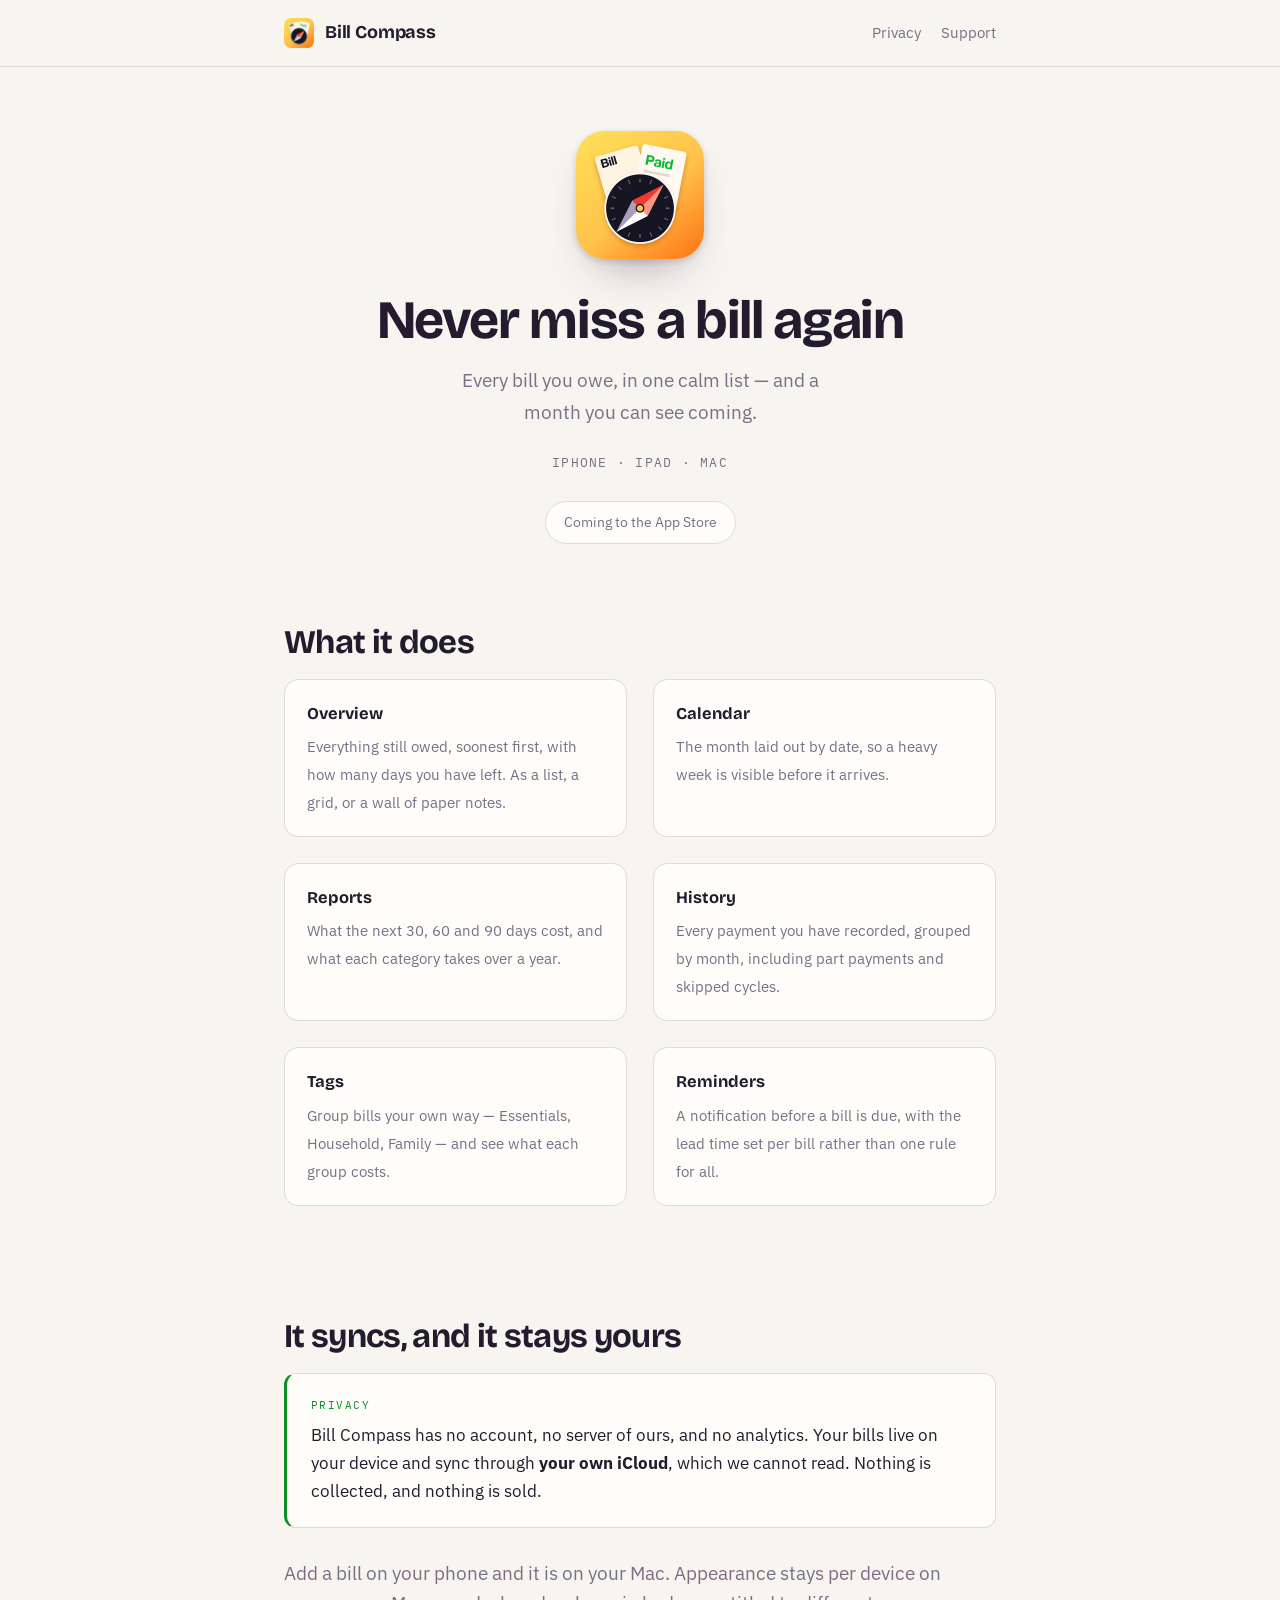
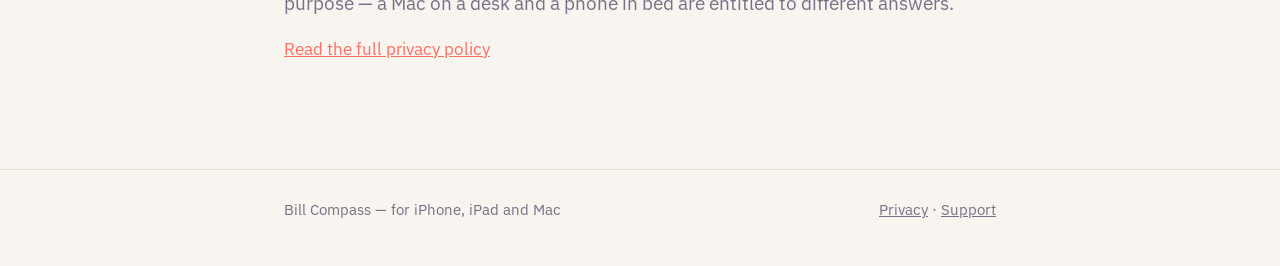
==== index.html @ e3a13754 "The Bill Compass website The product page plus the two pages App Store Connect requires before a sub" ====
<!doctype html>
<html lang="en">
<head>
<meta charset="utf-8">
<meta name="viewport" content="width=device-width, initial-scale=1">
<title>Bill Compass — never miss a bill again</title>
<meta name="description" content="Bill Compass tracks every bill you owe on iPhone, iPad and Mac. No account, no analytics, and it syncs through your own iCloud.">
<link rel="icon" href="assets/icon.png">
<link rel="preconnect" href="https://fonts.googleapis.com">
<link rel="preconnect" href="https://fonts.gstatic.com" crossorigin>
<link rel="stylesheet" href="https://fonts.googleapis.com/css2?family=Bricolage+Grotesque:opsz,wght@12..96,700&family=IBM+Plex+Mono:wght@400&family=IBM+Plex+Sans:wght@400;500&display=swap">
<link rel="stylesheet" href="style.css">
</head>
<body>
<header class="topbar"><div class="wrap">
  <a class="brand" href="index.html"><img src="assets/icon.png" alt=""> Bill Compass</a>
  <nav><a href="privacy.html">Privacy</a><a href="support.html">Support</a></nav>
</div></header>
<div class="hero"><div class="wrap">
  <img class="icon" src="assets/icon.png" alt="The Bill Compass app icon">
  <h1>Never miss a bill again</h1>
  <p class="tagline">Every bill you owe, in one calm list — and a month you can see coming.</p>
  <p class="platforms">iPhone · iPad · Mac</p>
  <p class="storenote">Coming to the App Store</p>
</div></div>

<section><div class="wrap">
  <h2>What it does</h2>
  <ul class="features">
    <li><b>Overview</b><span>Everything still owed, soonest first, with how many days you have left. As a list, a grid, or a wall of paper notes.</span></li>
    <li><b>Calendar</b><span>The month laid out by date, so a heavy week is visible before it arrives.</span></li>
    <li><b>Reports</b><span>What the next 30, 60 and 90 days cost, and what each category takes over a year.</span></li>
    <li><b>History</b><span>Every payment you have recorded, grouped by month, including part payments and skipped cycles.</span></li>
    <li><b>Tags</b><span>Group bills your own way — Essentials, Household, Family — and see what each group costs.</span></li>
    <li><b>Reminders</b><span>A notification before a bill is due, with the lead time set per bill rather than one rule for all.</span></li>
  </ul>
</div></section>

<section><div class="wrap">
  <h2>It syncs, and it stays yours</h2>
  <div class="pledge">
    <span class="stamp">Privacy</span>
    <p>Bill Compass has no account, no server of ours, and no analytics. Your bills live on your device and sync through <b>your own iCloud</b>, which we cannot read. Nothing is collected, and nothing is sold.</p>
  </div>
  <p class="lead">Add a bill on your phone and it is on your Mac. Appearance stays per device on purpose — a Mac on a desk and a phone in bed are entitled to different answers.</p>
  <p><a href="privacy.html">Read the full privacy policy</a></p>
</div></section>
<footer><div class="wrap">
  <span>Bill Compass — for iPhone, iPad and Mac</span>
  <span><a href="privacy.html">Privacy</a> · <a href="support.html">Support</a></span>
</div></footer>
</body>
</html>
---- style.css ----
/* Bill Compass — site styles.
   The palette is the app's own: SurfaceBackground, SurfaceCard, the coral
   accent and SignalGreen, so the site and the app agree about colour. */
:root {
  --ground:#F8F5F0; --card:#FFFDFA; --ink:#241C2E; --muted:#7B6E86;
  --hair:#E4DAD0; --accent:#FF6F61; --gold:#C98A12; --green:#0B8F27;
  --display:"Bricolage Grotesque","Trebuchet MS",sans-serif;
  --body:"IBM Plex Sans",-apple-system,BlinkMacSystemFont,"Segoe UI",sans-serif;
  --mono:"IBM Plex Mono",ui-monospace,"SF Mono",monospace;
}
@media (prefers-color-scheme:dark){
  :root{ --ground:#141520; --card:#1E2030; --ink:#F2ECE4; --muted:#9E94AE;
         --hair:#2E3044; --accent:#FF8A75; --gold:#FFC24B; --green:#28E14F; }
}
*{box-sizing:border-box}
html{-webkit-text-size-adjust:100%}
body{margin:0;background:var(--ground);color:var(--ink);font-family:var(--body);
     font-size:17px;line-height:1.65;-webkit-font-smoothing:antialiased}
.wrap{max-width:760px;margin:0 auto;padding:0 24px}
a{color:var(--accent)}
a:focus-visible,summary:focus-visible{outline:2px solid var(--accent);outline-offset:3px;border-radius:4px}

.topbar{border-bottom:1px solid var(--hair)}
.topbar .wrap{display:flex;align-items:center;justify-content:space-between;gap:20px;
              padding-top:18px;padding-bottom:18px}
.brand{display:flex;align-items:center;gap:11px;font-family:var(--display);
       font-weight:700;font-size:18px;color:var(--ink);text-decoration:none;letter-spacing:-.01em}
.brand img{width:30px;height:30px;border-radius:22.37%;display:block}
.topbar nav{display:flex;gap:20px;font-size:15px}
.topbar nav a{color:var(--muted);text-decoration:none}
.topbar nav a:hover,.topbar nav a[aria-current]{color:var(--ink)}

.hero{text-align:center;padding:64px 0 8px}
.hero img.icon{width:128px;height:128px;border-radius:22.37%;
  box-shadow:0 2px 6px rgba(40,20,50,.18),0 24px 48px -24px rgba(40,20,50,.45)}
h1{font-family:var(--display);font-weight:700;letter-spacing:-.025em;line-height:1.04;
   font-size:clamp(34px,6.5vw,54px);margin:26px 0 0;text-wrap:balance}
.tagline{margin:16px auto 0;max-width:34ch;color:var(--muted);font-size:19px}
.platforms{margin:24px 0 0;font-family:var(--mono);font-size:12.5px;letter-spacing:.1em;
           text-transform:uppercase;color:var(--muted)}
.storenote{display:inline-block;margin-top:28px;padding:9px 18px;border:1px solid var(--hair);
  border-radius:999px;font-size:14px;color:var(--muted);background:var(--card)}

section{padding:56px 0}
h2{font-family:var(--display);font-weight:700;letter-spacing:-.02em;line-height:1.12;
   font-size:clamp(25px,4vw,33px);margin:0 0 18px;text-wrap:balance}
h3{font-family:var(--display);font-weight:700;font-size:18px;margin:34px 0 8px;letter-spacing:-.01em}
p{margin:0 0 16px}
.lead{font-size:18.5px;color:var(--muted)}

.features{display:grid;grid-template-columns:repeat(auto-fit,minmax(228px,1fr));gap:26px;
          list-style:none;padding:0;margin:0}
.features li{background:var(--card);border:1px solid var(--hair);border-radius:14px;padding:20px 22px}
.features b{display:block;font-family:var(--display);font-size:16.5px;margin-bottom:5px}
.features span{color:var(--muted);font-size:15px}

.pledge{background:var(--card);border:1px solid var(--hair);border-left:3px solid var(--green);
        border-radius:12px;padding:22px 24px;margin:0 0 30px}
.pledge p:last-child{margin-bottom:0}
.stamp{font-family:var(--mono);font-size:11px;letter-spacing:.13em;text-transform:uppercase;
       color:var(--green);display:block;margin-bottom:7px}

.meta{font-family:var(--mono);font-size:12.5px;letter-spacing:.08em;text-transform:uppercase;
      color:var(--muted);margin:0 0 10px}
dl{margin:0}
dt{font-family:var(--display);font-weight:700;font-size:17px;margin:26px 0 6px}
dd{margin:0 0 16px;color:var(--muted)}
ul.plain{padding-left:20px;color:var(--muted)}
ul.plain li{margin-bottom:8px}
code{font-family:var(--mono);font-size:.88em;background:var(--ground);border:1px solid var(--hair);
     padding:1px 5px;border-radius:4px}

footer{border-top:1px solid var(--hair);margin-top:34px}
footer .wrap{display:flex;flex-wrap:wrap;gap:14px 26px;justify-content:space-between;
             padding-top:28px;padding-bottom:44px;font-size:14.5px;color:var(--muted)}
footer a{color:var(--muted)}
@media (max-width:520px){
  .hero{padding-top:44px}
  .topbar nav{gap:14px;font-size:14px}
}
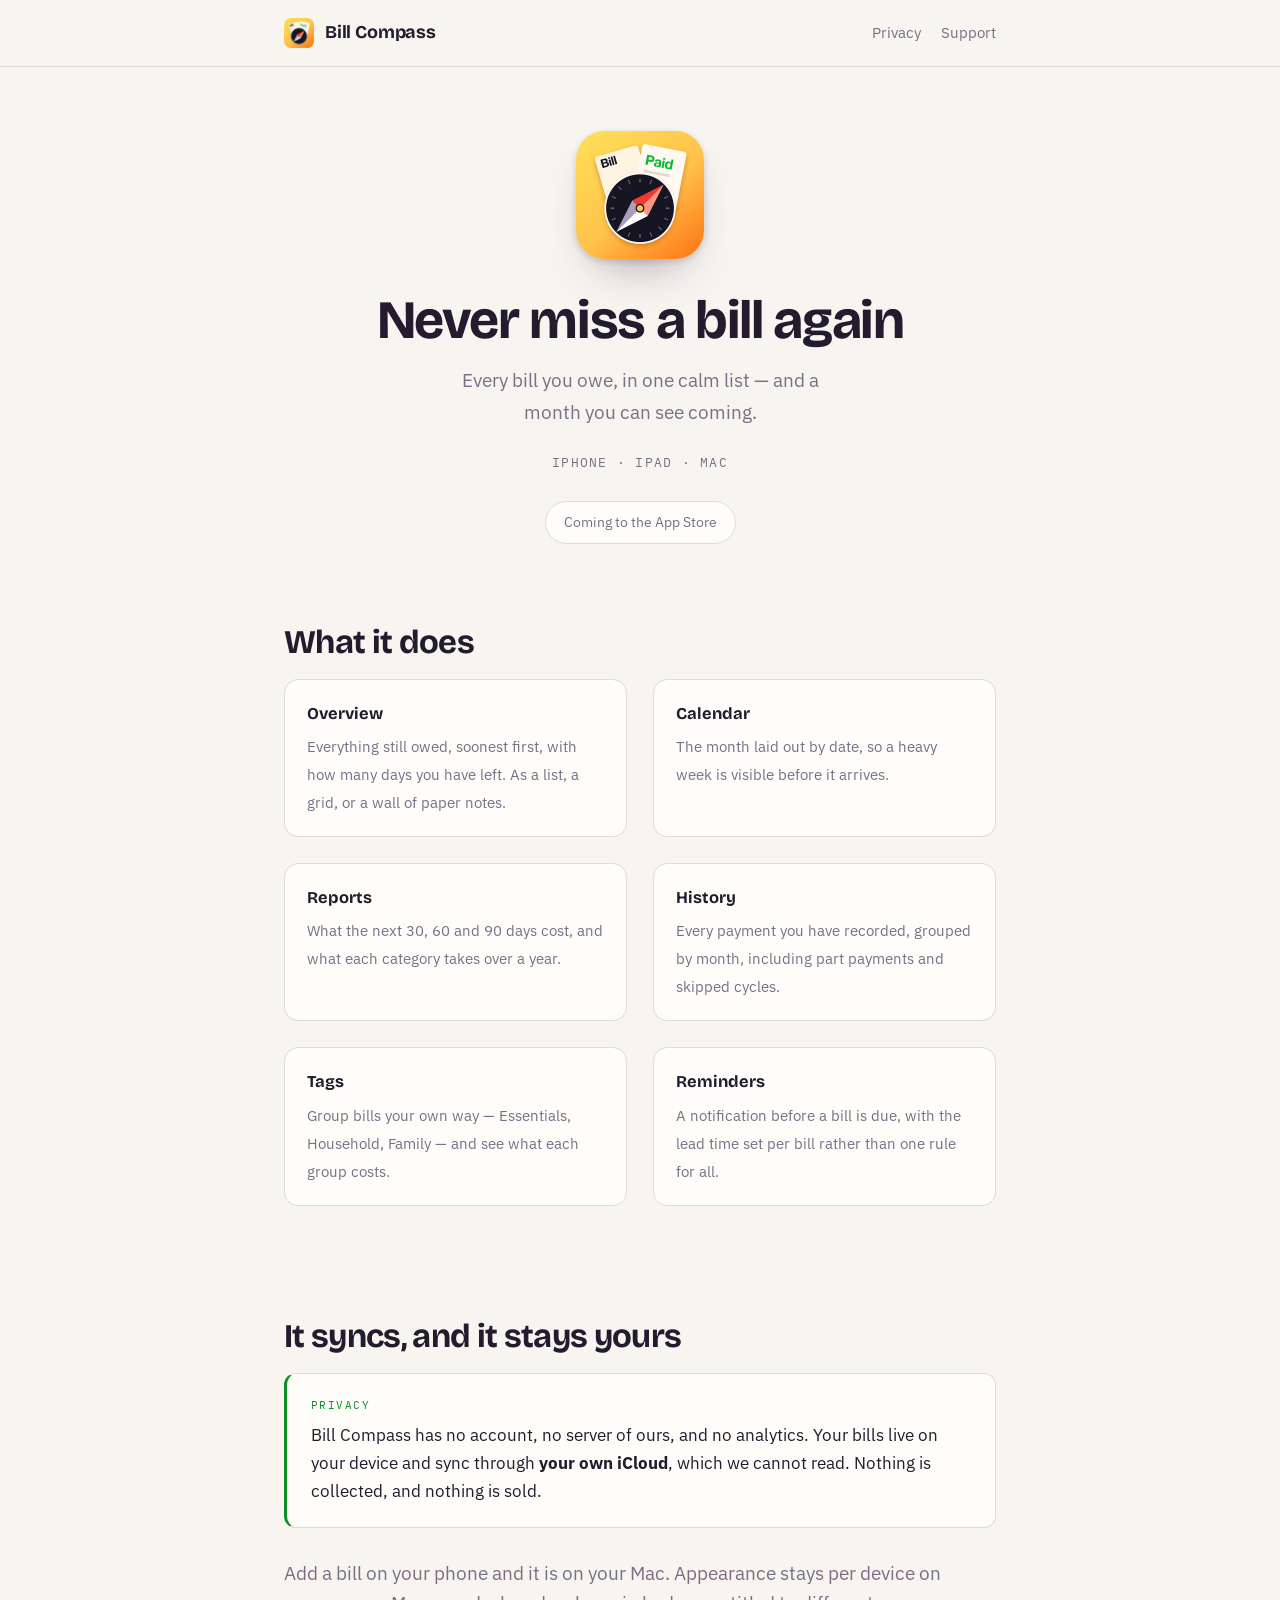
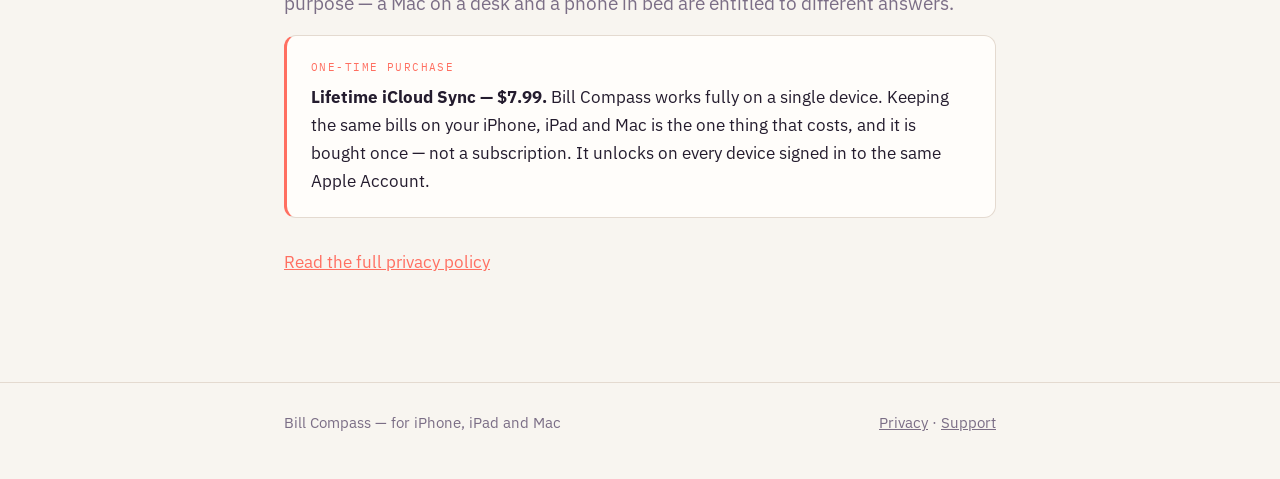
==== commit d03075ee: "Say that sync is a paid unlock Sync is now a one-time purchase in the app, so the site had become mi" ====
--- a/index.html
+++ b/index.html
@@ -43,6 +43,11 @@
     <p>Bill Compass has no account, no server of ours, and no analytics. Your bills live on your device and sync through <b>your own iCloud</b>, which we cannot read. Nothing is collected, and nothing is sold.</p>
   </div>
   <p class="lead">Add a bill on your phone and it is on your Mac. Appearance stays per device on purpose — a Mac on a desk and a phone in bed are entitled to different answers.</p>
+
+  <div class="pledge" style="border-left-color:var(--accent)">
+    <span class="stamp" style="color:var(--accent)">One-time purchase</span>
+    <p><b>Lifetime iCloud Sync — $7.99.</b> Bill Compass works fully on a single device. Keeping the same bills on your iPhone, iPad and Mac is the one thing that costs, and it is bought once — not a subscription. It unlocks on every device signed in to the same Apple Account.</p>
+  </div>
   <p><a href="privacy.html">Read the full privacy policy</a></p>
 </div></section>
 <footer><div class="wrap">
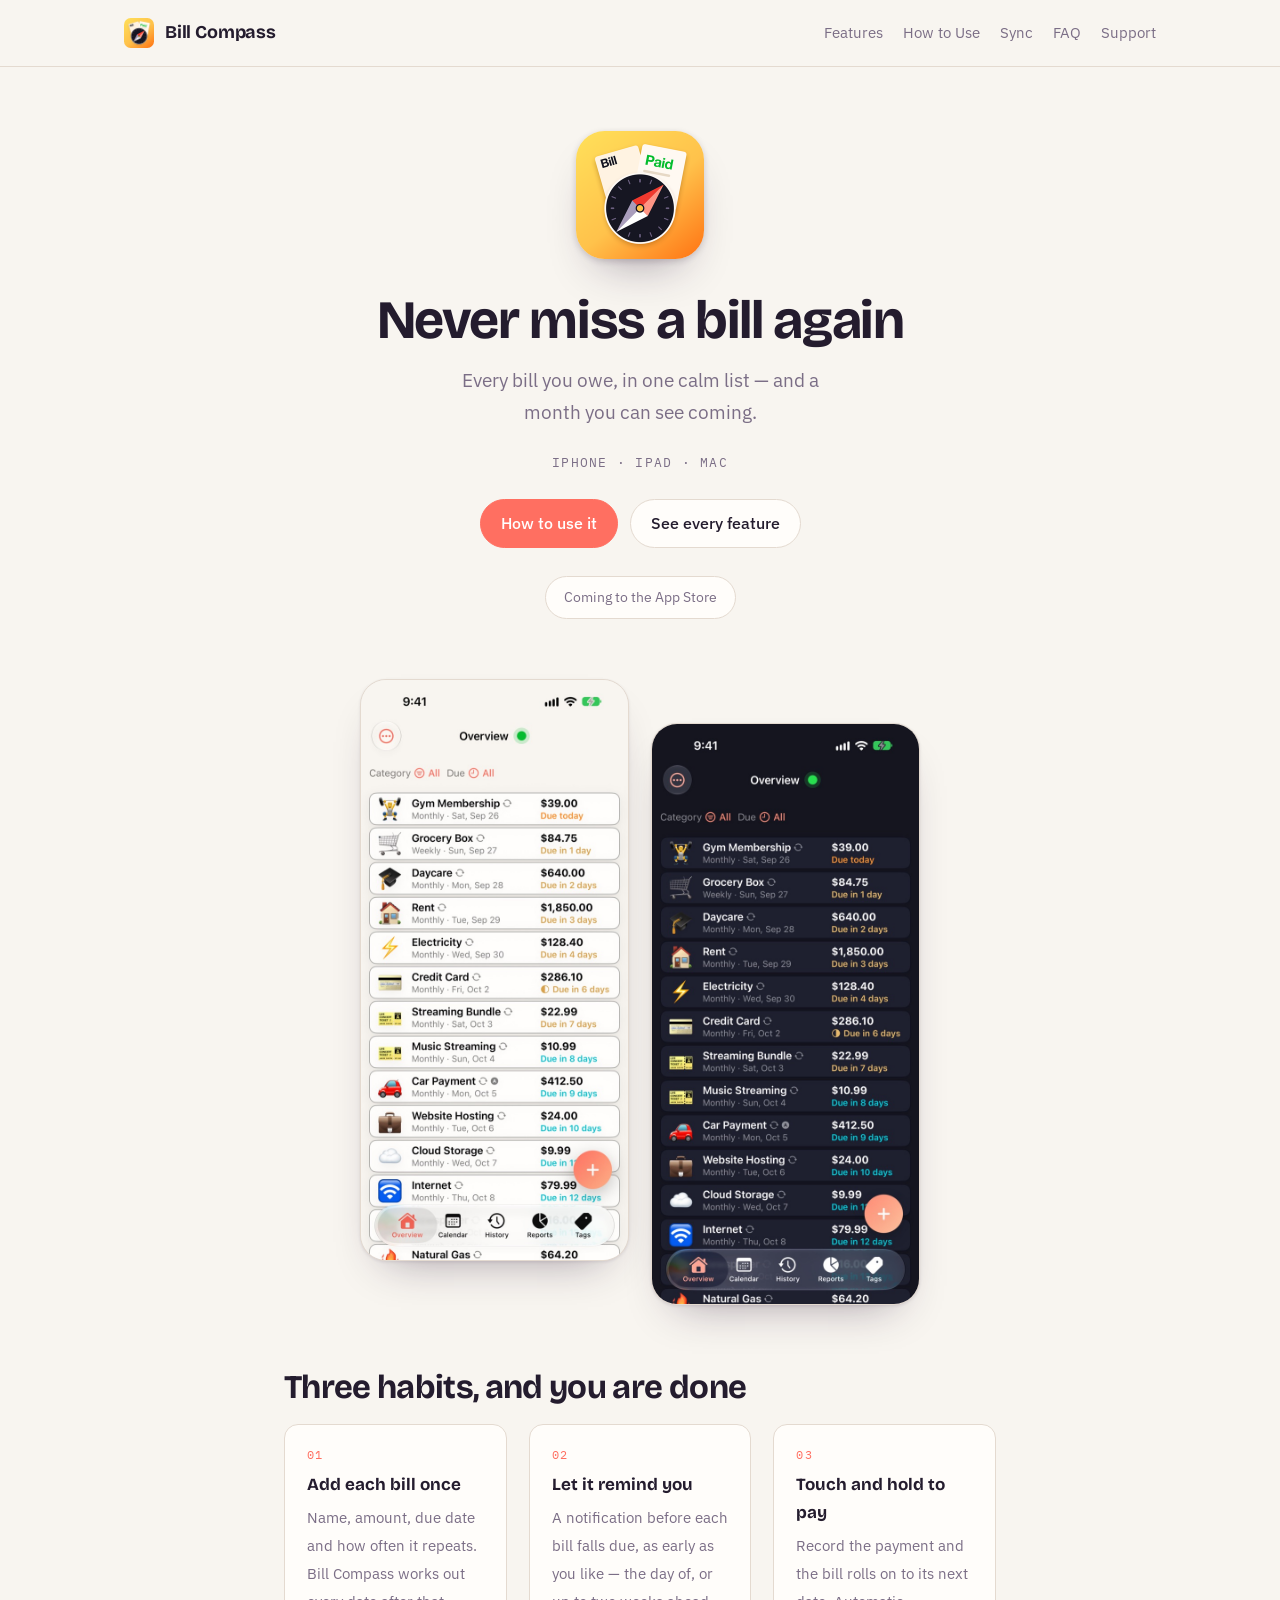
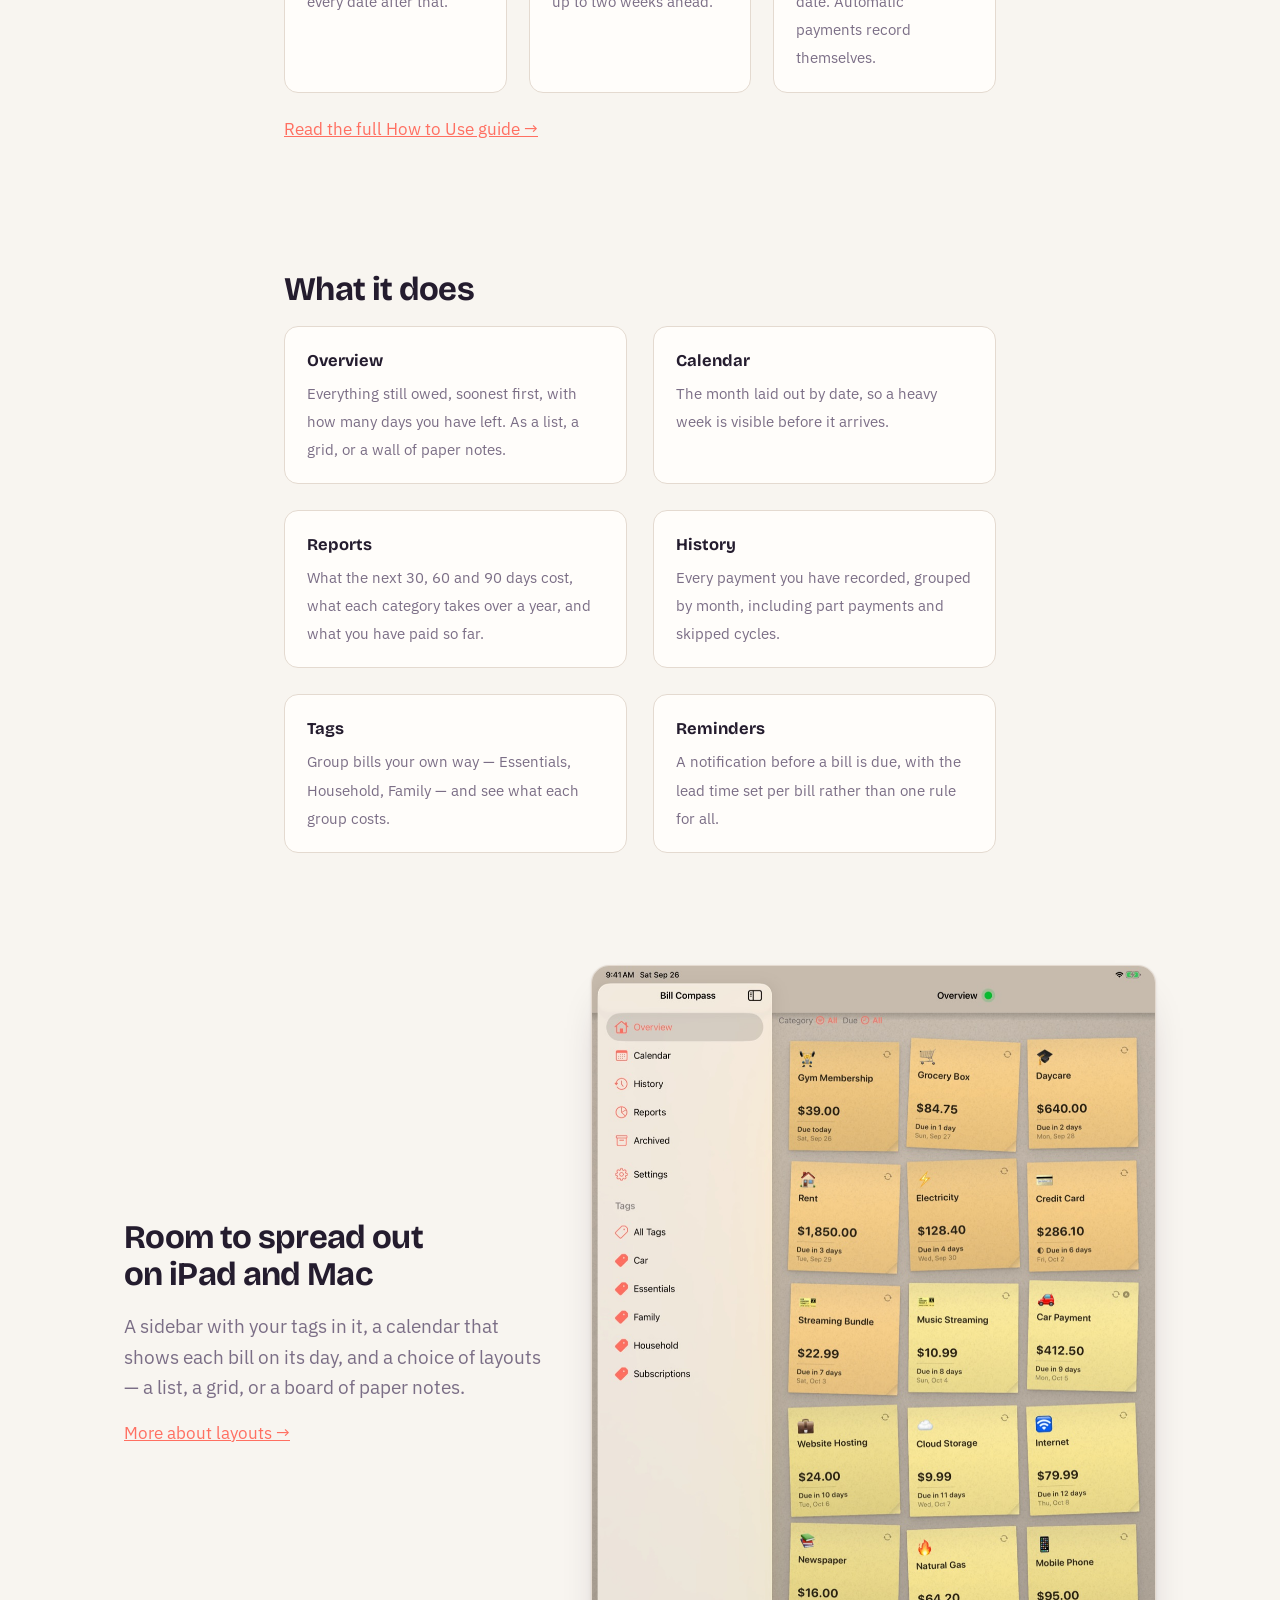
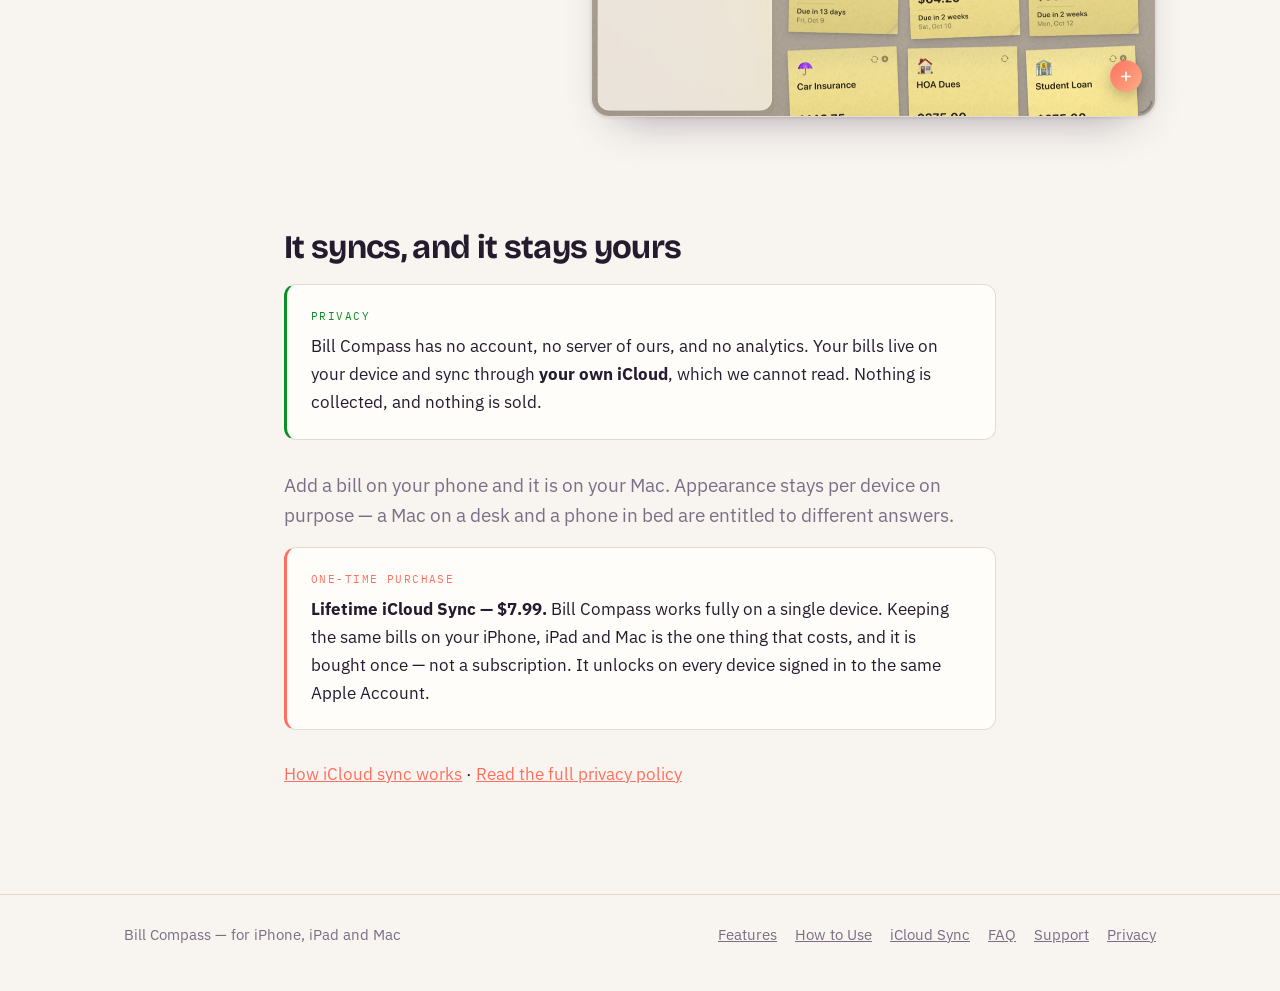
==== commit 71367f44: "Expand the site into a full product site with a How to Use guide Adds four pages beside the product," ====
--- a/index.html
+++ b/index.html
@@ -14,26 +14,55 @@
 <body>
 <header class="topbar"><div class="wrap">
   <a class="brand" href="index.html"><img src="assets/icon.png" alt=""> Bill Compass</a>
-  <nav><a href="privacy.html">Privacy</a><a href="support.html">Support</a></nav>
+  <nav><a href="features.html">Features</a><a href="guide.html">How to Use</a><a href="sync.html">Sync</a><a href="faq.html">FAQ</a><a href="support.html">Support</a></nav>
 </div></header>
 <div class="hero"><div class="wrap">
   <img class="icon" src="assets/icon.png" alt="The Bill Compass app icon">
   <h1>Never miss a bill again</h1>
   <p class="tagline">Every bill you owe, in one calm list — and a month you can see coming.</p>
   <p class="platforms">iPhone · iPad · Mac</p>
+  <div class="ctas">
+    <a class="btn primary" href="guide.html">How to use it</a>
+    <a class="btn" href="features.html">See every feature</a>
+  </div>
   <p class="storenote">Coming to the App Store</p>
+  <div class="pair">
+    <figure><img class="shot" src="assets/screens/iphone-overview.jpg" alt="The Overview: bills listed soonest first, each with its amount and how many days are left" loading="lazy" decoding="async"></figure>
+    <figure><img class="shot" src="assets/screens/iphone-overview-dark.jpg" alt="The same Overview in dark mode" loading="lazy" decoding="async"></figure>
+  </div>
 </div></div>
+
+<section><div class="wrap">
+  <h2>Three habits, and you are done</h2>
+  <ol class="three">
+    <li><b>Add each bill once</b><span>Name, amount, due date and how often it repeats. Bill Compass works out every date after that.</span></li>
+    <li><b>Let it remind you</b><span>A notification before each bill falls due, as early as you like — the day of, or up to two weeks ahead.</span></li>
+    <li><b>Touch and hold to pay</b><span>Record the payment and the bill rolls on to its next date. Automatic payments record themselves.</span></li>
+  </ol>
+  <p style="margin-top:22px"><a href="guide.html">Read the full How to Use guide →</a></p>
+</div></section>
 
 <section><div class="wrap">
   <h2>What it does</h2>
   <ul class="features">
-    <li><b>Overview</b><span>Everything still owed, soonest first, with how many days you have left. As a list, a grid, or a wall of paper notes.</span></li>
-    <li><b>Calendar</b><span>The month laid out by date, so a heavy week is visible before it arrives.</span></li>
-    <li><b>Reports</b><span>What the next 30, 60 and 90 days cost, and what each category takes over a year.</span></li>
-    <li><b>History</b><span>Every payment you have recorded, grouped by month, including part payments and skipped cycles.</span></li>
-    <li><b>Tags</b><span>Group bills your own way — Essentials, Household, Family — and see what each group costs.</span></li>
-    <li><b>Reminders</b><span>A notification before a bill is due, with the lead time set per bill rather than one rule for all.</span></li>
+    <li><a href="features.html#overview"><b>Overview</b><span>Everything still owed, soonest first, with how many days you have left. As a list, a grid, or a wall of paper notes.</span></a></li>
+    <li><a href="features.html#calendar"><b>Calendar</b><span>The month laid out by date, so a heavy week is visible before it arrives.</span></a></li>
+    <li><a href="features.html#reports"><b>Reports</b><span>What the next 30, 60 and 90 days cost, what each category takes over a year, and what you have paid so far.</span></a></li>
+    <li><a href="features.html#history"><b>History</b><span>Every payment you have recorded, grouped by month, including part payments and skipped cycles.</span></a></li>
+    <li><a href="features.html#tags"><b>Tags</b><span>Group bills your own way — Essentials, Household, Family — and see what each group costs.</span></a></li>
+    <li><a href="features.html#reminders"><b>Reminders</b><span>A notification before a bill is due, with the lead time set per bill rather than one rule for all.</span></a></li>
   </ul>
+</div></section>
+
+<section><div class="wide">
+  <div class="split tabletcol">
+    <div>
+      <h2>Room to spread out on iPad and Mac</h2>
+      <p class="lead">A sidebar with your tags in it, a calendar that shows each bill on its day, and a choice of layouts — a list, a grid, or a board of paper notes.</p>
+      <p><a href="features.html#layouts">More about layouts →</a></p>
+    </div>
+    <figure><img class="shot tablet" src="assets/screens/ipad-stickie.jpg" alt="Bill Compass on iPad, with bills laid out as paper notes and tags in the sidebar" loading="lazy" decoding="async"></figure>
+  </div>
 </div></section>
 
 <section><div class="wrap">
@@ -48,11 +77,11 @@
     <span class="stamp" style="color:var(--accent)">One-time purchase</span>
     <p><b>Lifetime iCloud Sync — $7.99.</b> Bill Compass works fully on a single device. Keeping the same bills on your iPhone, iPad and Mac is the one thing that costs, and it is bought once — not a subscription. It unlocks on every device signed in to the same Apple Account.</p>
   </div>
-  <p><a href="privacy.html">Read the full privacy policy</a></p>
+  <p><a href="sync.html">How iCloud sync works</a> · <a href="privacy.html">Read the full privacy policy</a></p>
 </div></section>
 <footer><div class="wrap">
   <span>Bill Compass — for iPhone, iPad and Mac</span>
-  <span><a href="privacy.html">Privacy</a> · <a href="support.html">Support</a></span>
+  <nav><a href="features.html">Features</a><a href="guide.html">How to Use</a><a href="sync.html">iCloud Sync</a><a href="faq.html">FAQ</a><a href="support.html">Support</a><a href="privacy.html">Privacy</a></nav>
 </div></footer>
 </body>
 </html>
--- a/style.css
+++ b/style.css
@@ -74,7 +74,89 @@
 footer .wrap{display:flex;flex-wrap:wrap;gap:14px 26px;justify-content:space-between;
              padding-top:28px;padding-bottom:44px;font-size:14.5px;color:var(--muted)}
 footer a{color:var(--muted)}
+.wide{max-width:1080px;margin:0 auto;padding:0 24px}
+.topbar .wrap{max-width:1080px;flex-wrap:wrap}
+.topbar nav{flex-wrap:wrap;row-gap:6px}
+footer .wrap{max-width:1080px}
+footer nav{display:flex;flex-wrap:wrap;gap:6px 18px}
+
+/* Screenshots: a device's own rounded corners, and a hairline so a light
+   screenshot keeps its edge on a light page. */
+.shot{display:block;width:100%;height:auto;border-radius:26px;border:1px solid var(--hair);
+      box-shadow:0 1px 3px rgba(40,20,50,.10),0 22px 44px -26px rgba(40,20,50,.45);background:var(--card)}
+.shot.tablet{border-radius:18px}
+figure{margin:0}
+figcaption{font-size:14px;color:var(--muted);margin-top:12px;text-align:center}
+
+.hero .pair{display:flex;justify-content:center;gap:22px;margin:44px auto 0;max-width:560px}
+.hero .pair figure{flex:1;min-width:0}
+.hero .pair figure:last-child{margin-top:44px}
+.ctas{display:flex;flex-wrap:wrap;justify-content:center;gap:12px;margin-top:26px}
+.btn{display:inline-block;padding:11px 20px;border-radius:999px;font-weight:500;font-size:15.5px;
+     text-decoration:none;border:1px solid var(--hair);color:var(--ink);background:var(--card)}
+.btn.primary{background:var(--accent);border-color:var(--accent);color:#fff}
+.btn:hover{border-color:var(--accent)}
+
+/* A screenshot beside the words about it; stacked on a phone. */
+.split{display:grid;grid-template-columns:minmax(0,1fr) 280px;gap:48px;align-items:center}
+.split.flip{grid-template-columns:280px minmax(0,1fr)}
+.split.flip > figure{order:-1}
+.split.tabletcol{grid-template-columns:minmax(0,1fr) minmax(0,1.35fr)}
+.split h2{margin-top:0}
+.features a{color:inherit;text-decoration:none}
+.features li:hover{border-color:var(--accent)}
+
+.steps{counter-reset:step;list-style:none;padding:0;margin:0 0 20px}
+.steps > li{counter-increment:step;position:relative;padding-left:44px;margin-bottom:14px}
+.steps > li::before{content:counter(step);position:absolute;left:0;top:1px;width:28px;height:28px;
+  border-radius:50%;background:var(--card);border:1px solid var(--hair);color:var(--accent);
+  font-family:var(--display);font-weight:700;font-size:14px;display:grid;place-items:center}
+.three{display:grid;grid-template-columns:repeat(auto-fit,minmax(220px,1fr));gap:22px;
+       counter-reset:step;list-style:none;padding:0;margin:0}
+.three li{counter-increment:step;background:var(--card);border:1px solid var(--hair);border-radius:14px;padding:20px 22px}
+.three li::before{content:"0" counter(step);display:block;font-family:var(--mono);font-size:12px;
+  letter-spacing:.12em;color:var(--accent);margin-bottom:6px}
+.three b{display:block;font-family:var(--display);font-size:17px;margin-bottom:4px}
+.three span{color:var(--muted);font-size:15px}
+
+/* A drawing of the touch-and-hold menu, since a screenshot can't catch
+   a gesture mid-press. */
+.menu{max-width:300px;background:var(--card);border:1px solid var(--hair);border-radius:14px;
+      box-shadow:0 18px 40px -24px rgba(40,20,50,.5);margin:6px 0 22px;overflow:hidden;font-size:15.5px}
+.menu div{padding:10px 16px;border-top:1px solid var(--hair);display:flex;justify-content:space-between;gap:12px}
+.menu div:first-child{border-top:0}
+.menu div.gap{border-top:6px solid var(--ground)}
+.menu .danger{color:#D93A2B}
+.menu small{color:var(--muted);font-family:var(--mono);font-size:11px;letter-spacing:.06em}
+
+.toc{display:flex;flex-wrap:wrap;gap:8px;list-style:none;padding:0;margin:22px 0 0}
+.toc a{display:inline-block;padding:6px 13px;border:1px solid var(--hair);border-radius:999px;
+       background:var(--card);color:var(--ink);text-decoration:none;font-size:14.5px}
+.toc a:hover{border-color:var(--accent)}
+.guide h2{scroll-margin-top:20px;padding-top:12px}
+.guide section{padding:38px 0;border-top:1px solid var(--hair)}
+.guide section:first-of-type{border-top:0}
+.tip{background:var(--card);border:1px solid var(--hair);border-radius:12px;padding:14px 18px;
+     margin:4px 0 18px;font-size:15.5px;color:var(--muted)}
+.tip b{color:var(--ink)}
+.fields{display:grid;grid-template-columns:max-content 1fr;gap:8px 20px;margin:4px 0 20px;font-size:15.5px}
+.fields dt{margin:0;font-size:15.5px}
+.fields dd{margin:0}
+.path{font-family:var(--mono);font-size:.86em;white-space:nowrap}
+.gallery{display:grid;grid-template-columns:repeat(auto-fit,minmax(210px,1fr));gap:26px;margin-top:10px}
+.price{font-family:var(--display);font-weight:700;font-size:44px;letter-spacing:-.02em;line-height:1;margin:6px 0 10px}
+
+@media (max-width:760px){
+  .split,.split.flip,.split.tabletcol{grid-template-columns:1fr;gap:26px}
+  .split > figure{max-width:280px;margin:0 auto}
+  .split.tabletcol > figure{max-width:none}
+  .split.flip > figure{order:0}
+}
 @media (max-width:520px){
   .hero{padding-top:44px}
-  .topbar nav{gap:14px;font-size:14px}
+  .topbar nav{gap:6px 14px;font-size:14px}
+  .hero .pair{gap:14px}
+  .hero .pair figure:last-child{margin-top:28px}
+  .fields{grid-template-columns:1fr;gap:2px}
+  .fields dd{margin-bottom:10px}
 }
